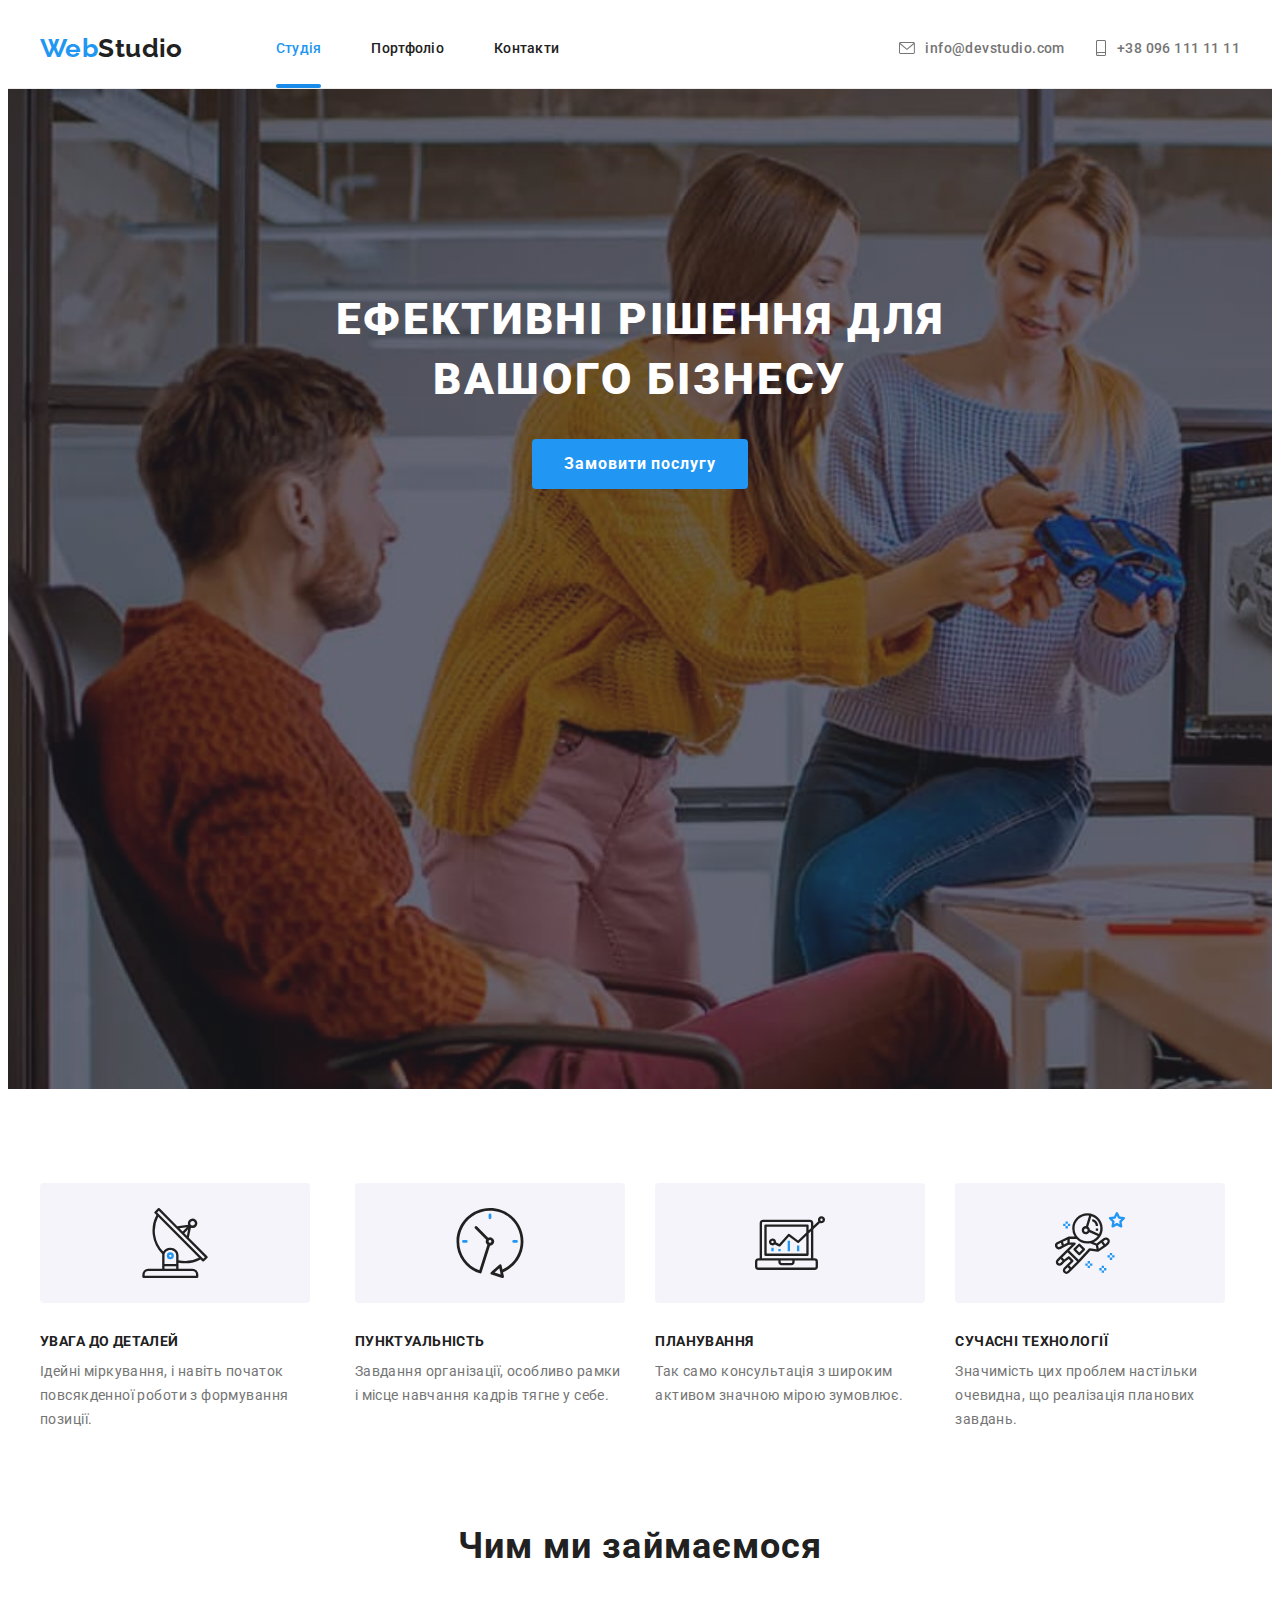
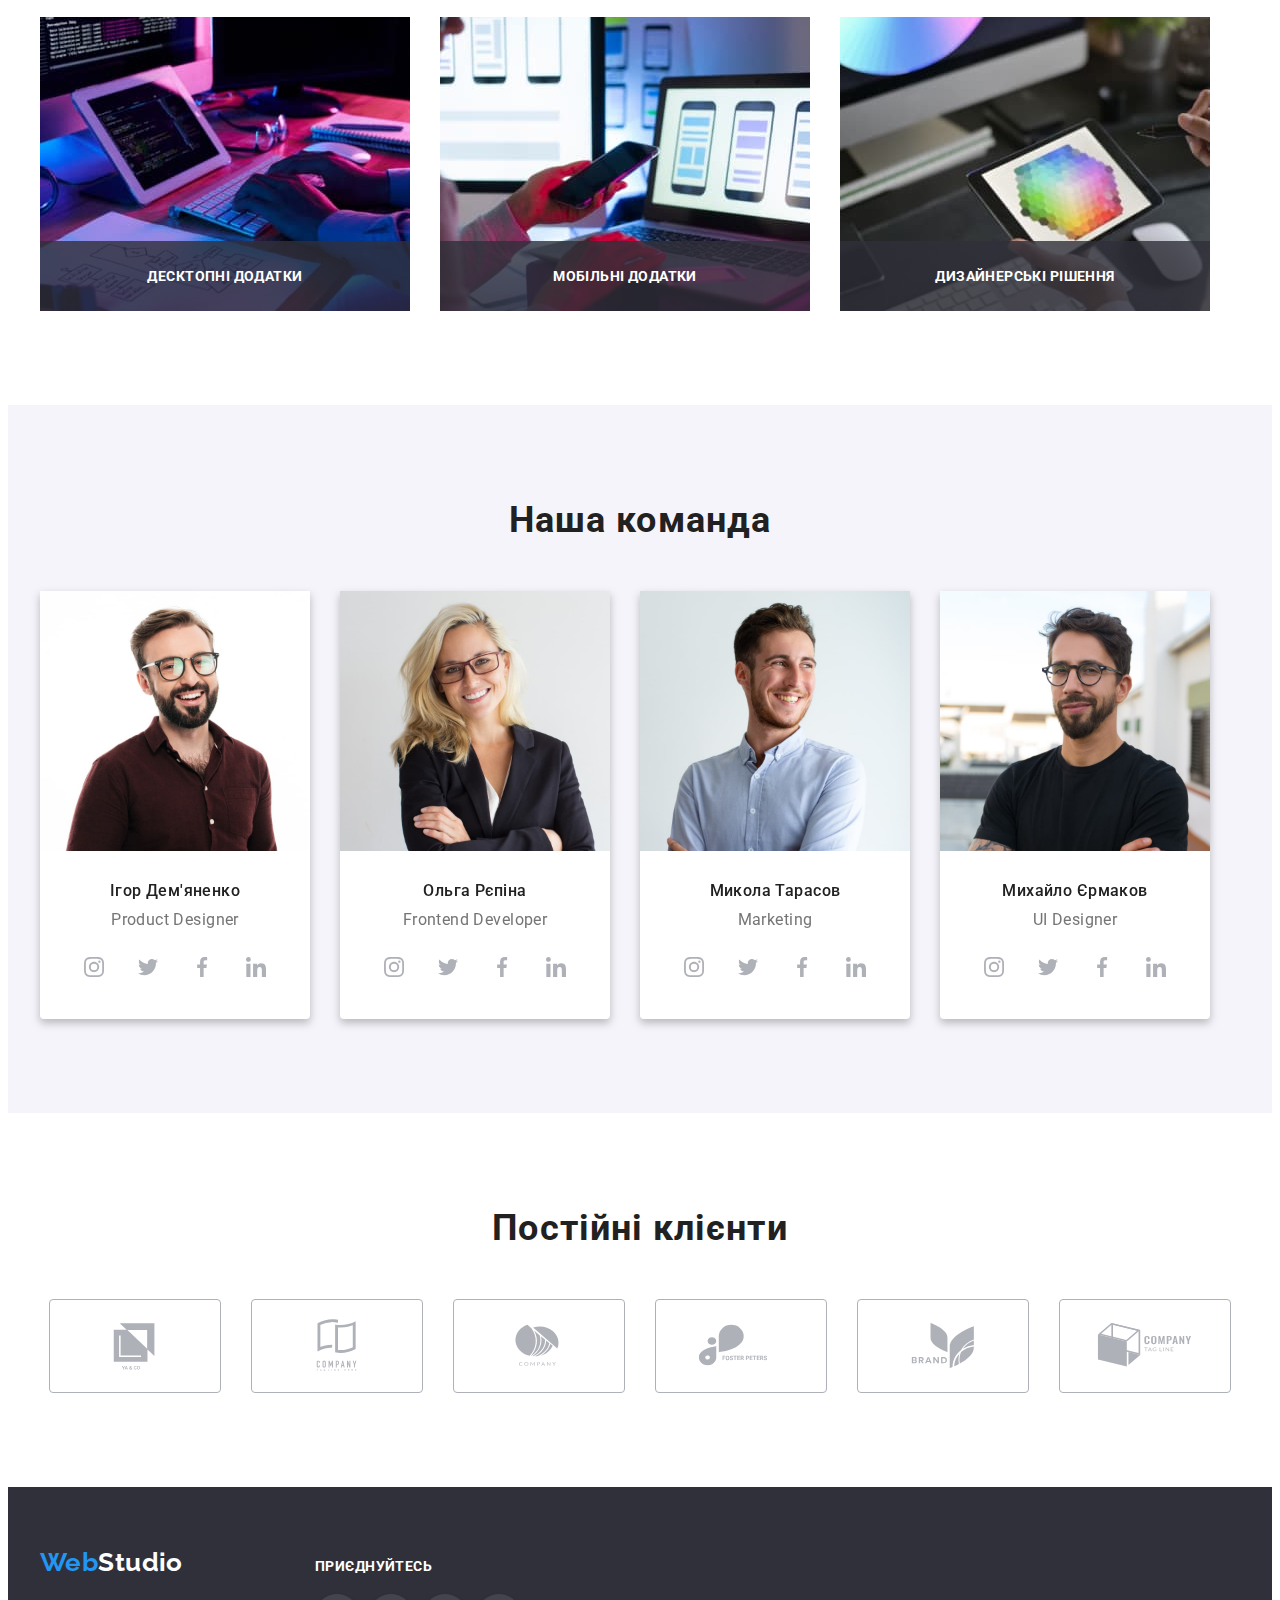
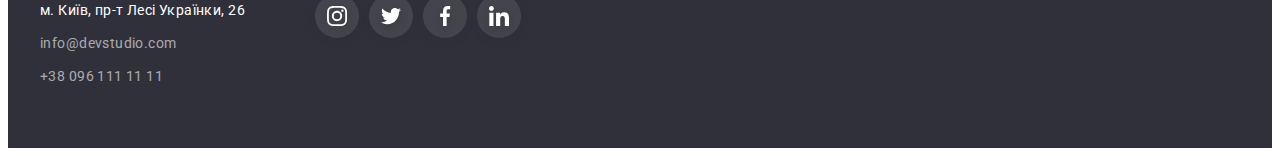
==== index.html @ 24f04f9a "Initial commit" ====
<!DOCTYPE html>
<html lang="uk">
  <head>
    <meta charset="UTF-8" />
    <meta http-equiv="X-UA-Compatible" content="IE=edge" />
    <meta name="viewport" content="width=device-width, initial-scale=1.0" />
    <title>Студія</title>
    <link rel="preconnect" href="https://fonts.googleapis.com" />
    <link rel="preconnect" href="https://fonts.gstatic.com" crossorigin />
    <link
      href="https://fonts.googleapis.com/css2?family=Raleway:wght@700&family=Roboto:wght@400;500;700;900&display=swap"
      rel="stylesheet"
    />
    <link
      rel="stylesheet"
      href="https://cdnjs.cloudflare.com/ajax/libs/modern-normalize/1.1.0/modern-normalize.min.css"
      integrity="sha512-wpPYUAdjBVSE4KJnH1VR1HeZfpl1ub8YT/NKx4PuQ5NmX2tKuGu6U/JRp5y+Y8XG2tV+wKQpNHVUX03MfMFn9Q=="
      crossorigin="anonymous"
      referrerpolicy="no-referrer"
    />
    <link rel="stylesheet" href="./css/styles.css" />
  </head>

  <body>
    <!-- Шапка сайту -->
    <header class="menu">
      <div class="main-nav container">
        <nav class="navi">
          <a class="logo link" href="./index.html">Web<span class="logo-text-header">Studio</span></a>

          <ul class="navi-items list">
            <li class="item">
              <a class="header-link current" href="./index.html">Студія</a>
            </li>
            <li class="item">
              <a class="header-link" href="./portfolio.html">Портфоліо</a>
            </li>
            <li class="item"><a class="header-link" href="#">Контакти</a></li>
          </ul>
        </nav>

        <ul class="navi-contacts list">
          <li class="item">
            <a class="navi-link" href="mailto:info@devstudio.com">
              <svg class="navi-icon" width="16" height="12">
                <use href="./images/sprite.svg#icon-envelope"></use>
              </svg>
              info@devstudio.com</a
            >
          </li>
          <li class="item">
            <a class="navi-link" href="tel:+380961111111">
              <svg class="navi-icon" width="12" height="16">
                <use href="./images/sprite.svg#icon-smartphone"></use></svg
              >+38 096 111 11 11</a
            >
          </li>
        </ul>
      </div>
    </header>

    <main>
      <!-- Герой -->
      <section class="hero overlay">
        <div class="container">
          <h1 class="hero-title capitalize">Ефективні рішення для вашого бізнесу</h1>
          <button class="btn-primary" type="button" data-modal-open>Замовити послугу</button>
        </div>
      </section>

      <!-- Особливості -->
      <section class="features section">
        <div class="container">
          <h2 class="visually-hidden">Наші особливості</h2>
          <ul class="features-list list">
            <li class="features-item">
              <div class="thumb">
                <svg class="features-icon" width="70" height="70">
                  <use href="./images/sprite.svg#icon-antenna"></use>
                </svg>
              </div>
              <h3 class="features-title capitalize">Увага до деталей</h3>
              <p class="features-desc">Ідейні міркування, і навіть початок повсякденної роботи з формування позиції.</p>
            </li>
            <li class="features-item">
              <div class="thumb">
                <svg class="features-icon" width="70" height="70">
                  <use href="./images/sprite.svg#icon-clock"></use>
                </svg>
              </div>
              <h3 class="features-title capitalize">Пунктуальність</h3>
              <p class="features-desc">Завдання організації, особливо рамки і місце навчання кадрів тягне у себе.</p>
            </li>
            <li class="features-item">
              <div class="thumb">
                <svg class="features-icon" width="70" height="70">
                  <use href="./images/sprite.svg#icon-diagram"></use>
                </svg>
              </div>
              <h3 class="features-title capitalize">Планування</h3>
              <p class="features-desc">Так само консультація з широким активом значною мірою зумовлює.</p>
            </li>
            <li class="features-item">
              <div class="thumb">
                <svg class="features-icon" width="70" height="70">
                  <use href="./images/sprite.svg#icon-astronaut"></use>
                </svg>
              </div>
              <h3 class="features-title capitalize">Сучасні технології</h3>
              <p class="features-desc">Значимість цих проблем настільки очевидна, що реалізація планових завдань.</p>
            </li>
          </ul>
        </div>
      </section>

      <!-- Чим ми займаємося -->
      <section class="activities section">
        <div class="container">
          <h2 class="section-title">Чим ми займаємося</h2>
          <ul class="activities-list list">
            <li class="activities-item">
              <img class="activities-img" src="./images/box1.jpg" alt="Верстка макету" width="370" height="294" />
              <p class="activities-desc capitalize">Десктопні додатки</p>
            </li>
            <li class="activities-item">
              <img
                class="activities-img"
                src="./images/box2.jpg"
                alt="Адаптація для гаджетів"
                width="370"
                height="294"
              />
              <p class="activities-desc capitalize">Мобільні додатки</p>
            </li>
            <li class="activities-item">
              <img class="activities-img" src="./images/box3.jpg" alt="Стилізація сайту" width="370" height="294" />
              <p class="activities-desc capitalize">Дизайнерські рішення</p>
            </li>
          </ul>
        </div>
      </section>

      <!-- Наша команда -->
      <section class="team section">
        <div class="container">
          <h2 class="section-title">Наша команда</h2>
          <ul class="team-list list">
            <li class="team-item">
              <img class="team-img" src="./images/member1.jpg" width="270" height="260" alt="Ігор Дем'яненко" />
              <div class="team-desc">
                <h3 class="team-name">Ігор Дем'яненко</h3>
                <p class="team-role">Product Designer</p>
                <ul class="team-social-links list">
                  <li class="thumb">
                    <a class="team-link" href="#">
                      <svg class="team-icon" width="20" height="20">
                        <use href="./images/sprite.svg#icon-instagram"></use>
                      </svg>
                    </a>
                  </li>
                  <li class="thumb">
                    <a class="team-link" href="#">
                      <svg class="team-icon" width="20" height="20">
                        <use href="./images/sprite.svg#icon-twitter"></use>
                      </svg>
                    </a>
                  </li>
                  <li class="thumb">
                    <a class="team-link" href="#">
                      <svg class="team-icon" width="20" height="20">
                        <use href="./images/sprite.svg#icon-facebook"></use>
                      </svg>
                    </a>
                  </li>
                  <li class="thumb">
                    <a class="team-link" href="#">
                      <svg class="team-icon" width="20" height="20">
                        <use href="./images/sprite.svg#icon-linkedin"></use>
                      </svg>
                    </a>
                  </li>
                </ul>
              </div>
            </li>

            <li class="team-item">
              <img class="team-img" src="./images/member2.jpg" width="270" height="260" alt="Ольга Рєпіна" />
              <div class="team-desc">
                <h3 class="team-name">Ольга Рєпіна</h3>
                <p class="team-role">Frontend Developer</p>
                <ul class="team-social-links list">
                  <li class="thumb">
                    <a class="team-link" href="#">
                      <svg class="team-icon" width="20" height="20">
                        <use href="./images/sprite.svg#icon-instagram"></use>
                      </svg>
                    </a>
                  </li>
                  <li class="thumb">
                    <a class="team-link" href="#">
                      <svg class="team-icon" width="20" height="20">
                        <use href="./images/sprite.svg#icon-twitter"></use>
                      </svg>
                    </a>
                  </li>
                  <li class="thumb">
                    <a class="team-link" href="#">
                      <svg class="team-icon" width="20" height="20">
                        <use href="./images/sprite.svg#icon-facebook"></use>
                      </svg>
                    </a>
                  </li>
                  <li class="thumb">
                    <a class="team-link" href="#">
                      <svg class="team-icon" width="20" height="20">
                        <use href="./images/sprite.svg#icon-linkedin"></use>
                      </svg>
                    </a>
                  </li>
                </ul>
              </div>
            </li>

            <li class="team-item">
              <img class="team-img" src="./images/member3.jpg" width="270" height="260" alt="Микола Тарасов" />
              <div class="team-desc">
                <h3 class="team-name">Микола Тарасов</h3>
                <p class="team-role">Marketing</p>
                <ul class="team-social-links list">
                  <li class="thumb">
                    <a class="team-link" href="#">
                      <svg class="team-icon" width="20" height="20">
                        <use href="./images/sprite.svg#icon-instagram"></use>
                      </svg>
                    </a>
                  </li>
                  <li class="thumb">
                    <a class="team-link" href="#">
                      <svg class="team-icon" width="20" height="20">
                        <use href="./images/sprite.svg#icon-twitter"></use>
                      </svg>
                    </a>
                  </li>
                  <li class="thumb">
                    <a class="team-link" href="#">
                      <svg class="team-icon" width="20" height="20">
                        <use href="./images/sprite.svg#icon-facebook"></use>
                      </svg>
                    </a>
                  </li>
                  <li class="thumb">
                    <a class="team-link" href="#">
                      <svg class="team-icon" width="20" height="20">
                        <use href="./images/sprite.svg#icon-linkedin"></use>
                      </svg>
                    </a>
                  </li>
                </ul>
              </div>
            </li>

            <li class="team-item">
              <img class="team-img" src="./images/member4.jpg" width="270" height="260" alt="Михайло Єрмаков" />
              <div class="team-desc">
                <h3 class="team-name">Михайло Єрмаков</h3>
                <p class="team-role">UI Designer</p>
                <ul class="team-social-links list">
                  <li class="thumb">
                    <a class="team-link" href="#">
                      <svg class="team-icon" width="20" height="20">
                        <use href="./images/sprite.svg#icon-instagram"></use>
                      </svg>
                    </a>
                  </li>
                  <li class="thumb">
                    <a class="team-link" href="#">
                      <svg class="team-icon" width="20" height="20">
                        <use href="./images/sprite.svg#icon-twitter"></use>
                      </svg>
                    </a>
                  </li>
                  <li class="thumb">
                    <a class="team-link" href="#">
                      <svg class="team-icon" width="20" height="20">
                        <use href="./images/sprite.svg#icon-facebook"></use>
                      </svg>
                    </a>
                  </li>
                  <li class="thumb">
                    <a class="team-link" href="#">
                      <svg class="team-icon" width="20" height="20">
                        <use href="./images/sprite.svg#icon-linkedin"></use>
                      </svg>
                    </a>
                  </li>
                </ul>
              </div>
            </li>
          </ul>
        </div>
      </section>

      <section class="clients section">
        <div class="container">
          <h2 class="section-title">Постійні клієнти</h2>

          <ul class="clients-list list">
            <li class="clients-item">
              <a class="clients-link" href="#">
                <svg class="client-icon" width="106" height="60">
                  <use href="./images/sprite.svg#icon-clientfirst"></use>
                </svg>
              </a>
            </li>

            <li class="clients-item">
              <a class="clients-link" href="#">
                <svg class="client-icon" width="106" height="60">
                  <use href="./images/sprite.svg#icon-clientsecond"></use>
                </svg>
              </a>
            </li>

            <li class="clients-item">
              <a class="clients-link" href="#">
                <svg class="client-icon" width="106" height="60">
                  <use href="./images/sprite.svg#icon-clientthird"></use>
                </svg>
              </a>
            </li>

            <li class="clients-item">
              <a class="clients-link" href="#">
                <svg class="client-icon" width="106" height="60">
                  <use href="./images/sprite.svg#icon-clientfourth"></use>
                </svg>
              </a>
            </li>

            <li class="clients-item">
              <a class="clients-link" href="#">
                <svg class="client-icon" width="106" height="60">
                  <use href="./images/sprite.svg#icon-clientfifth"></use>
                </svg>
              </a>
            </li>

            <li class="clients-item">
              <a class="clients-link" href="#">
                <svg class="client-icon" width="106" height="60">
                  <use href="./images/sprite.svg#icon-clientsixth"></use>
                </svg>
              </a>
            </li>
          </ul>
        </div>
      </section>
    </main>

    <!-- Підвал -->
    <footer class="footer">
      <div class="container">
        <div class="footer-info">
          <a class="logo" href="./index.html">Web<span class="logo-text-footer">Studio</span></a>
          <address class="footer-contacts">
            <ul class="address-list list">
              <li class="address-item">
                <a
                  class="address-link"
                  href="https://goo.gl/maps/n3ZvedRcKPrbeR4S9"
                  target="_blank"
                  rel="noreferrer noopener nofollow"
                  >м. Київ, пр-т Лесі Українки, 26</a
                >
              </li>
              <li class="address-item">
                <a class="footer-link" href="mailto:info@devstudio.com">info@devstudio.com</a>
              </li>
              <li class="address-item">
                <a class="footer-link" href="tel:+380961111111">+38 096 111 11 11</a>
              </li>
            </ul>
          </address>
        </div>

        <div class="join-us">
          <p class="join-us-title capitalize">Приєднуйтесь</p>
          <ul class="join-us-links list">
            <li class="thumb">
              <a class="social-link-footer" href="#">
                <svg class="footer-icon" width="20" height="20">
                  <use href="./images/sprite.svg#icon-instagram"></use>
                </svg>
              </a>
            </li>
            <li class="thumb">
              <a class="social-link-footer" href="#">
                <svg class="footer-icon" width="20" height="20">
                  <use href="./images/sprite.svg#icon-twitter"></use>
                </svg>
              </a>
            </li>
            <li class="thumb">
              <a class="social-link-footer" href="#">
                <svg class="footer-icon" width="20" height="20">
                  <use href="./images/sprite.svg#icon-facebook"></use>
                </svg>
              </a>
            </li>
            <li class="thumb">
              <a class="social-link-footer" href="#">
                <svg class="footer-icon" width="20" height="20">
                  <use href="./images/sprite.svg#icon-linkedin"></use>
                </svg>
              </a>
            </li>
          </ul>
        </div>
      </div>
    </footer>

    <div class="backdrop is-hidden" data-modal>
      <div class="modal">
        <button class="modal-close-btn" type="button" data-modal-close>
          <svg class="modal-close-icon" width="18" height="18">
            <use href="./images/sprite.svg#icon-close-modal-btn"></use>
          </svg>
        </button>
      </div>
    </div>

    <script src="./js/modal.js"></script>
  </body>
</html>
---- css/styles.css ----
/* 2196F3 blue logo color */
/* 000000 black logo color */
/* FFFFFF white main bgd color */
/* 212121 main font color */
/* 757575 tel color */
/* 757575 p color */

:root {
  --main-font-color: #212121;
  --main-bgd-color: #ffffff;
  --paragraph-color: #757575;
  --primary-logo-color: #2196f3;
  --contacts-color: rgba(255, 255, 255, 0.6);
  --btn-secondary-color: #f5f4fa;
  --btn-active-color: #188ce8;
  --card-border-color: #eeeeee;
  --footer-bgd-color: #2f303a;
  --border-color: #ececec;
  --team-icon-color: #afb1b8;
  --social-links-footer-color: rgba(255, 255, 255, 0.1);
  --activities-bgd-color: rgba(47, 48, 58, 0.8);
  --backdrop-bgd-color: rgba(0, 0, 0, 0.1);
  --card-overlay-bgd-color: rgba(33, 150, 243, 0.9);

  --time-function: 250ms cubic-bezier(0.4, 0, 0.2, 1);
}

body {
  background-color: var(--main-bgd-color);
  color: var(--main-font-color);
  font-family: 'Roboto', sans-serif;
  font-size: 14px;
  letter-spacing: 0.03em;
}

h1,
h2,
h3,
h4,
h5,
h6,
p {
  margin: 0;
}

img {
  display: block;
  max-width: 100%;
  height: auto;
}

.visually-hidden {
  position: absolute;
  width: 1px;
  height: 1px;
  margin: -1px;
  border: 0;
  padding: 0;
  white-space: nowrap;
  clip-path: inset(100%);
  clip: rect(0 0 0 0);
  overflow: hidden;
}

.list {
  margin: 0;
  padding-left: 0;
  list-style: none;
}

.section {
  padding-top: 94px;
  padding-bottom: 94px;
}

.container {
  width: 1200px;
  margin: 0 auto;
  padding: 0 15px;
}

.capitalize {
  text-transform: uppercase;
}

/* Стилі шапки */
.menu {
  border-bottom: 1px solid var(--border-color);
}

.main-nav > .navi {
  display: flex;
  align-items: center;
}

.navi > .navi-items {
  display: flex;
}

.main-nav > .navi-contacts {
  display: flex;
  margin-left: auto;
}

.item > .navi-link {
  display: block;
  padding-top: 32px;
  padding-bottom: 32px;
}

.main-nav {
  display: flex;
  align-items: center;
}

.navi-items > .item:not(:last-child) {
  margin-right: 50px;
}

.navi-contacts > .item:not(:last-child) {
  margin-right: 30px;
}

.logo {
  color: var(--primary-logo-color);
  font-family: 'Raleway', sans-serif;
  font-weight: 700;
  font-size: 26px;
  line-height: calc(31 / 26);
  text-decoration: none;
}

.navi > .logo {
  display: block;
  margin-right: 93px;
}

.logo-text-header {
  color: var(--main-font-color);
}

.navi-items > .item {
  position: relative;
}

.item > .header-link {
  display: block;
  padding-top: 32px;
  padding-bottom: 32px;

  font-weight: 500;
  line-height: calc(16 / 14);
  letter-spacing: 0.02em;
  text-decoration: none;

  transition: color var(--time-function);
}

.item > .header-link:link,
.item > .header-link:visited {
  color: var(--main-font-color);
}

.item > .header-link:hover,
.item > .header-link:focus {
  color: var(--primary-logo-color);
}

.item > .header-link.current {
  color: var(--primary-logo-color);
}

.item > .header-link.current::after {
  position: absolute;
  display: block;
  left: 0;
  bottom: 0;

  content: '';
  width: 100%;
  height: 4px;

  background-color: var(--btn-active-color);
  border-radius: 2px;
}

.item > .navi-link {
  display: flex;
  align-items: center;
  color: var(--paragraph-color);
  font-weight: 500;
  text-decoration: none;

  transition: color var(--time-function);
}

.item > .navi-link:hover,
.item > .navi-link:focus {
  color: var(--primary-logo-color);
}

.navi-link > .navi-icon {
  margin-right: 10px;
}

.navi-link > .navi-icon {
  fill: currentColor;

  transition: color var(--time-function);
}

.navi-link > .navi-icon:hover {
  fill: var(--primary-logo-color);
}

/* Стилі героя */
.hero {
  padding: 200px 0;

  background-color: var(--footer-bgd-color);
  text-align: center;
}

.overlay {
  max-width: 1600px;
  height: 600px;
  margin: 0 auto;
  background-image: linear-gradient(to right, rgba(47, 48, 58, 0.4), rgba(47, 48, 58, 0.4)), url(../images/hero.jpg);
  background-repeat: no-repeat;
  background-size: cover;
}

.hero-title {
  display: inline-block;

  width: 696px;
  margin-bottom: 30px;
  color: var(--main-bgd-color);
  font-weight: 900;
  font-size: 44px;
  line-height: calc(60 / 44);
  letter-spacing: 0.06em;
}

/* Button-primary */
.btn-primary {
  display: block;
  margin: 0 auto;
  padding: 10px 32px;

  font-family: inherit;
  color: var(--main-bgd-color);
  background-color: var(--primary-logo-color);
  font-weight: 700;
  font-size: 16px;
  line-height: calc(30 / 16);
  letter-spacing: 0.06em;
  border-radius: 4px;
  border: none;
  cursor: pointer;
}

.btn-primary:active {
  background-color: var(--btn-active-color);
}

/* Стилі заголовків секцій */
.section-title {
  margin-bottom: 50px;

  font-size: 36px;
  line-height: calc(42 / 36);
  text-align: center;
  letter-spacing: 0.03em;
}

/* Стилі особливостей */
.features-list {
  display: flex;
}

.features-list > .features-item:not(:last-child) {
  margin-right: 30px;
}

.features-title {
  margin-bottom: 10px;

  font-size: 14px;
  line-height: calc(16 / 14);
}

.features-desc {
  color: var(--paragraph-color);
  line-height: calc(24 / 14);
}

.features-item > .thumb {
  display: flex;
  width: 270px;
  height: 120px;
  margin-bottom: 30px;
  align-items: center;
  justify-content: center;

  background-color: var(--btn-secondary-color);
  border-radius: 4px;
}

/* Чим ми займаємося */
.activities {
  padding-top: 0;
}

.activities-list {
  display: flex;
}

.activities-list > .activities-item:not(:last-child) {
  margin-right: 30px;
}

.activities-item {
  position: relative;
}

.activities-desc {
  position: absolute;
  content: '';
  display: flex;
  justify-content: center;
  align-items: center;

  left: 0;
  bottom: 0;

  width: 100%;
  height: 70px;

  font-weight: 700;
  line-height: calc(16 / 14);
  background-color: var(--activities-bgd-color);
  color: var(--main-bgd-color);
}

/* Стилі нашої команди */
.team {
  background-color: var(--btn-secondary-color);
}

.team-list {
  display: flex;
}

.team-list > .team-item {
  background-color: var(--main-bgd-color);
  filter: drop-shadow(0px 4px 4px rgba(0, 0, 0, 0.25));
  border-radius: 0px 0px 4px 4px;
}

.team-list > .team-item:not(:last-child) {
  margin-right: 30px;
}

.team-desc {
  padding: 30px 0;
}

.team-name {
  margin-bottom: 10px;

  font-weight: 500;
  font-size: 16px;
  line-height: calc(19 / 16);
  text-align: center;
}

.team-role {
  margin-bottom: 16px;
  color: var(--paragraph-color);
  font-size: 16px;
  line-height: calc(19 / 16);
  text-align: center;
}

.team-social-links {
  display: flex;
  justify-content: center;
}

.thumb > .team-link {
  display: flex;
  justify-content: center;
  align-items: center;
  width: 44px;
  height: 44px;

  color: var(--team-icon-color);
  border-radius: 50%;

  transition: color var(--time-function), background-color var(--time-function);
}

.thumb > .team-link:hover,
.thumb > .team-link:focus {
  background-color: var(--primary-logo-color);
  color: var(--main-bgd-color);
}

.team-social-links > .thumb:not(:last-child) {
  margin-right: 10px;
}

.team-icon {
  fill: currentColor;
}

/* Постійні клієнти */
.clients-list {
  display: flex;
  justify-content: center;
  align-items: center;
}

.clients-item > .clients-link {
  display: flex;
  align-items: center;
  justify-content: center;

  width: 170px;
  height: 92px;

  color: var(--team-icon-color);
  border-radius: 4px;
  border: 1px solid var(--team-icon-color);

  transition: color var(--time-function);
}

.clients-item > .clients-link:hover,
.clients-item > .clients-link:focus {
  border-color: var(--primary-logo-color);
  color: var(--primary-logo-color);
}

.clients-item:not(:last-child) {
  margin-right: 30px;
}

.client-icon {
  fill: currentColor;
}

/* Стилі підвалу */
.footer > .container {
  display: flex;
  align-items: baseline;
}

.footer-info {
  margin-right: 70px;
}

.footer {
  padding: 60px 0;

  background-color: var(--footer-bgd-color);
}

.footer .logo {
  display: inline-block;
  margin-bottom: 20px;
}

.logo-text-footer {
  color: var(--main-bgd-color);
}

.address-list > .address-item:not(:last-child) {
  margin-bottom: 9px;
}

.address-item > .address-link {
  color: var(--main-bgd-color);
  font-style: normal;
  font-weight: 400;
  line-height: calc(24 / 14);
  text-decoration: none;

  transition: color var(--time-function);
}

.address-item > .address-link:hover,
.address-item > .address-link:focus {
  color: var(--primary-logo-color);
}

.address-item > .footer-link {
  color: var(--contacts-color);
  font-style: normal;
  font-weight: 400;
  line-height: calc(24 / 14);
  text-decoration: none;

  transition: color var(--time-function);
}

.address-item > .footer-link:hover,
.address-item > .footer-link:focus {
  color: var(--primary-logo-color);
}

.join-us-title {
  margin-bottom: 20px;
  color: var(--main-bgd-color);
  font-weight: 700;
  line-height: calc(16 / 14);
}

.join-us-links {
  display: flex;
  justify-content: center;
}

.thumb > .social-link-footer {
  display: flex;
  justify-content: center;
  align-items: center;
  width: 44px;
  height: 44px;
  background-color: var(--social-links-footer-color);
  border-radius: 50%;
  filter: drop-shadow(0px 4px 4px rgba(0, 0, 0, 0.25));

  transition: background-color var(--time-function);
}

.thumb > .social-link-footer:hover,
.thumb > .social-link-footer:focus {
  background-color: var(--primary-logo-color);
}

.join-us-links > .thumb:not(:last-child) {
  margin-right: 10px;
}

.footer-icon {
  fill: var(--main-bgd-color);
}

/* ---------Портфоліо---------- */
/* btn-secondary */
.filter-items {
  display: flex;
  justify-content: center;
  margin-bottom: 50px;
}

.filter-items > .item:not(:last-child) {
  margin-right: 8px;
}

.btn-secondary {
  padding: 6px 22px;

  font-family: inherit;
  color: var(--main-font-color);
  background-color: var(--btn-secondary-color);
  font-weight: 500;
  font-size: 16px;
  line-height: calc(26 / 16);
  letter-spacing: 0.03em;
  border-radius: 4px;
  border: none;
  cursor: pointer;

  transition: color var(--time-function), background-color var(--time-function), box-shadow var(--time-function);
}

.btn-secondary:hover,
.btn-secondary:focus {
  color: var(--main-bgd-color);
  background-color: var(--primary-logo-color);
  box-shadow: 0px 3px 1px rgba(0, 0, 0, 0.1), 0px 1px 2px rgba(0, 0, 0, 0.08), 0px 2px 2px rgba(0, 0, 0, 0.12);
}

.cards {
  display: flex;
  flex-wrap: wrap;
}

.card {
  margin-right: 30px;
  margin-bottom: 30px;
}

.card-link {
  display: block;
  text-decoration: none;

  transition: transform var(--time-function), opacity var(--time-function);
}

.card-thumb {
  position: relative;
  overflow: hidden;
}

.card-link:link,
.card-link:visited {
  color: var(--main-font-color);
}

.card-link:hover,
.card-link:focus {
  box-shadow: 0px 4px 4px 0px rgba(0, 0, 0, 0.25);
}

.card-link:hover .card-overlay,
.card-link:focus .card-overlay {
  opacity: 1;
  transform: translateY(0);
}

.card-overlay {
  position: absolute;

  top: 0;
  left: 0;
  width: 370px;
  height: 294px;

  background-color: var(--card-overlay-bgd-color);

  opacity: 0;
  transform: translateY(100%);
  transition: transform var(--time-function);
}

.card-overlay-desc {
  position: absolute;
  top: 50%;
  left: 50%;
  transform: translate(-50%, -50%);
  width: 322px;

  font-size: 18px;
  line-height: calc(28 / 18);

  color: var(--main-bgd-color);
}

.cards > .card:nth-child(3n) {
  margin-right: 0;
}

.cards > .card:nth-last-child(-n + 3) {
  margin-bottom: 0;
}

.card-desc {
  padding: 20px 24px;
  border: solid 1px var(--card-border-color);
}

/* Стилі заголовків портфоліо */
.card-title {
  margin-bottom: 4px;
  font-size: 18px;
  line-height: calc(36 / 18);
  letter-spacing: 0.06em;
}

.card-type {
  color: var(--paragraph-color);
  font-size: 16px;
  line-height: calc(30 / 16);
}

.backdrop {
  position: fixed;
  top: 0;
  left: 0;

  width: 100%;
  height: 100%;

  background-color: var(--backdrop-bgd-color);
  transform: scale(1);
  visibility: visible;
  opacity: 1;
  transition: scale var(--time-function), visibility var(--time-function), opacity var(--time-function);
}

.backdrop.is-hidden {
  visibility: hidden;
  opacity: 0;
  pointer-events: none;
}

.modal {
  position: absolute;
  top: 50%;
  left: 50%;
  transform: translate(-50%, -50%);

  min-width: 528px;
  min-height: 581px;
  border-radius: 4px;

  background-color: var(--main-bgd-color);
}

.modal-close-btn {
  position: absolute;
  top: 8px;
  right: 8px;

  display: flex;
  justify-content: center;
  align-items: center;

  width: 30px;
  height: 30px;
  border: 1px solid var(--backdrop-bgd-color);
  border-radius: 50%;

  background-color: var(--main-bgd-color);
  cursor: pointer;
  transition: background-color var(--time-function);
}

.modal-close-btn:active {
  background-color: rgba(0, 0, 0, 0.2);
}

.modal-close-icon {
  fill: #000;
}
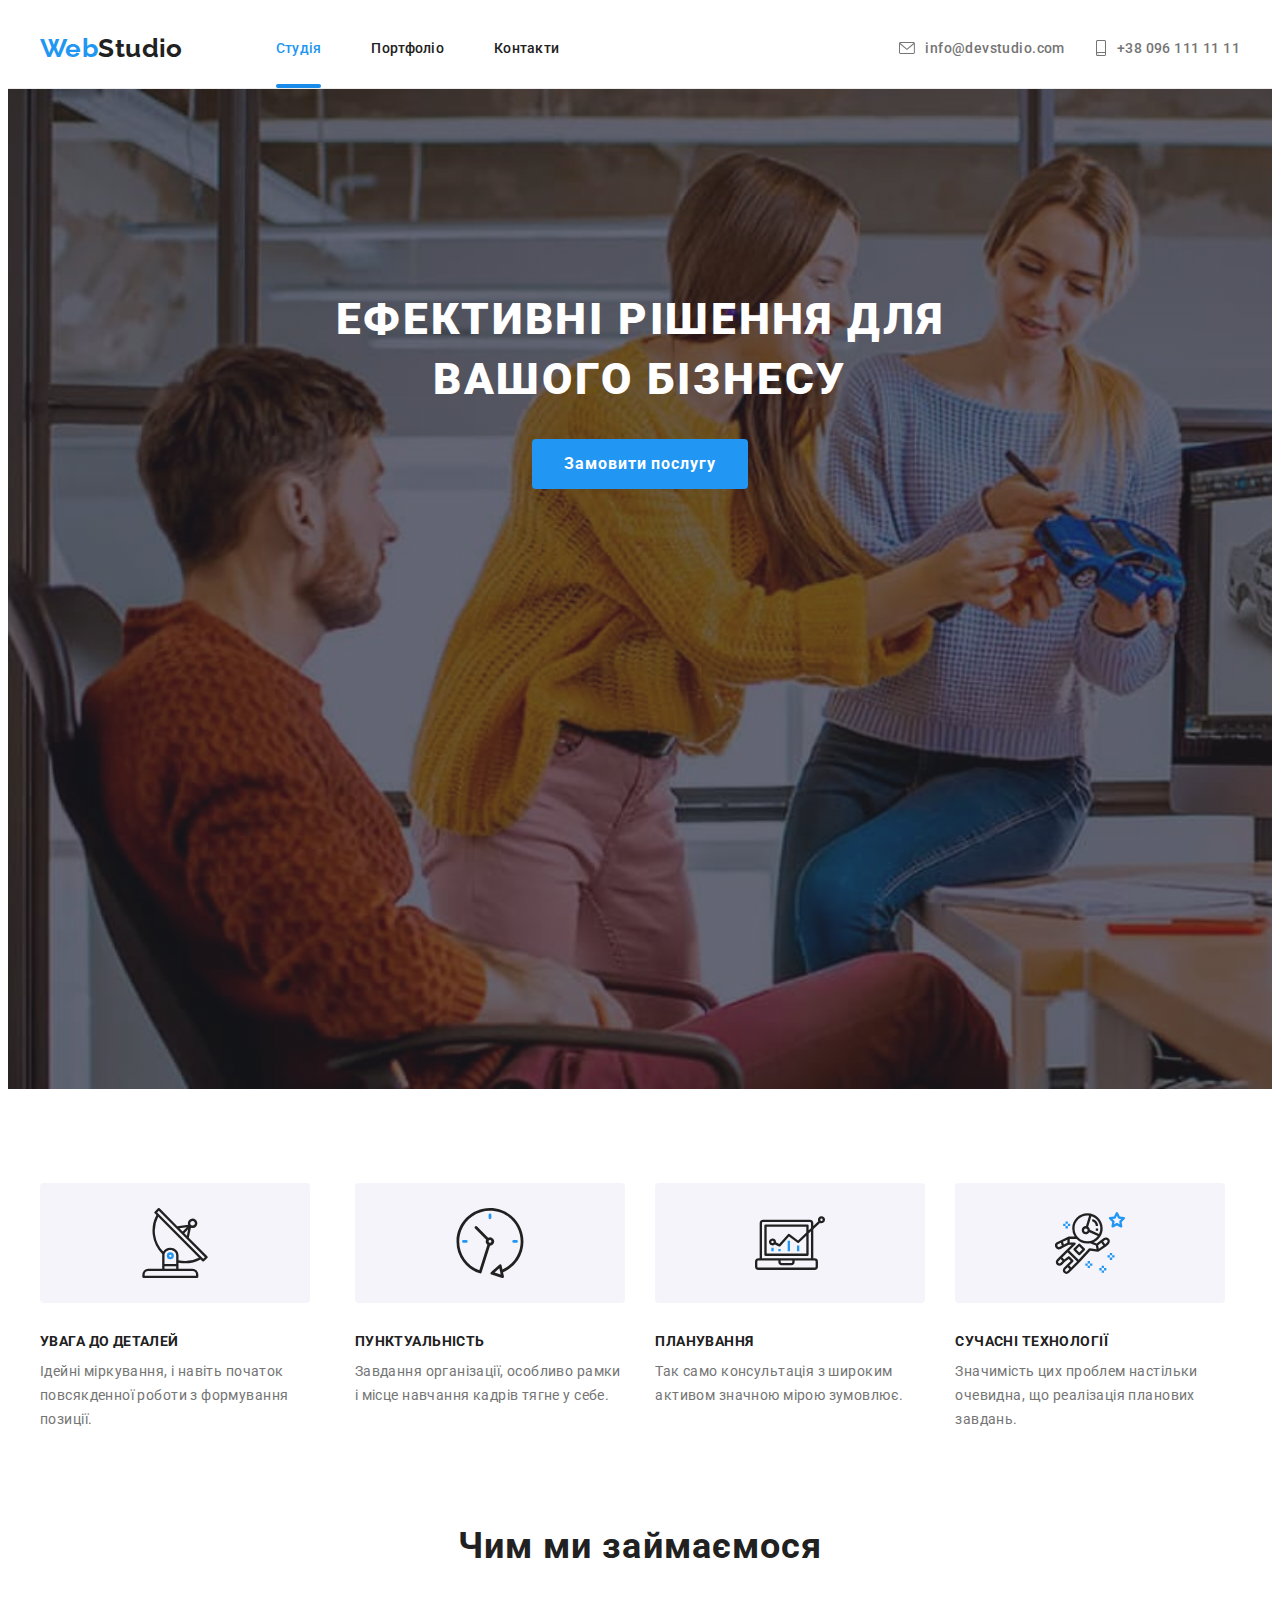
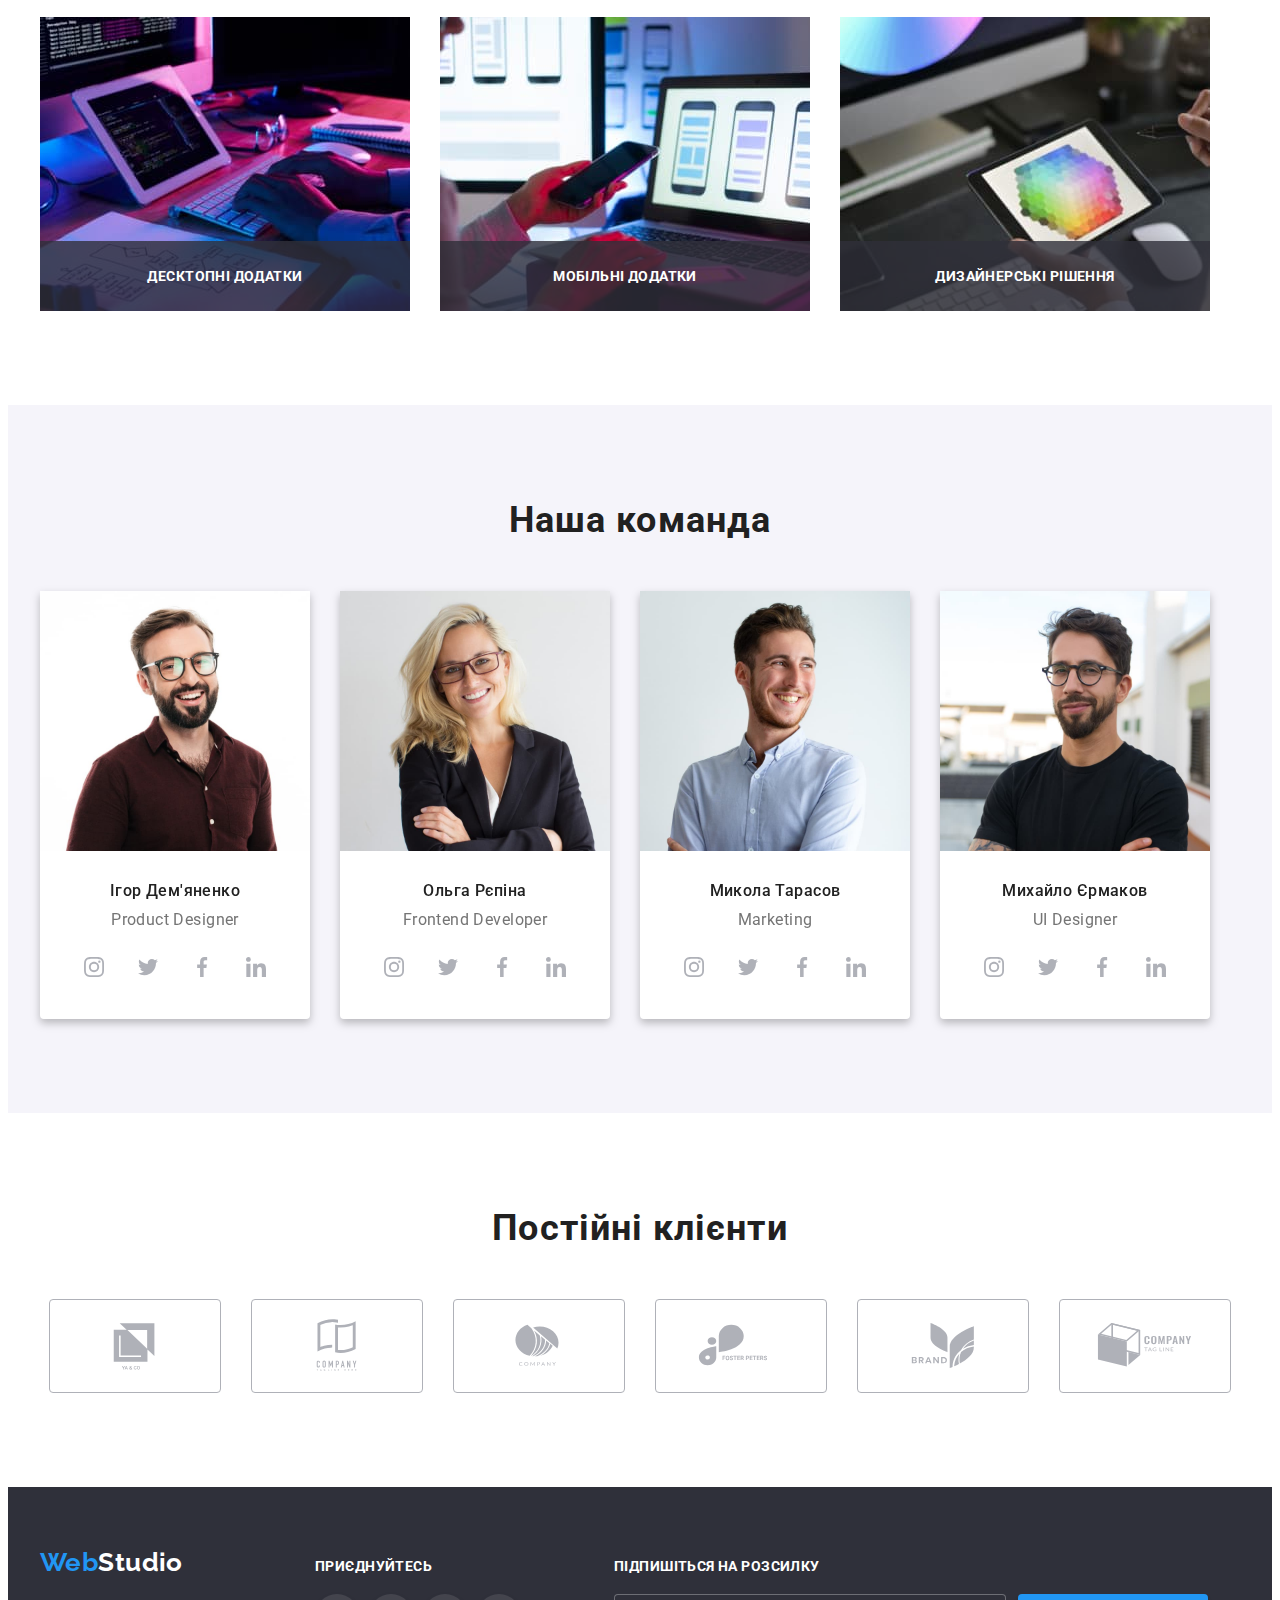
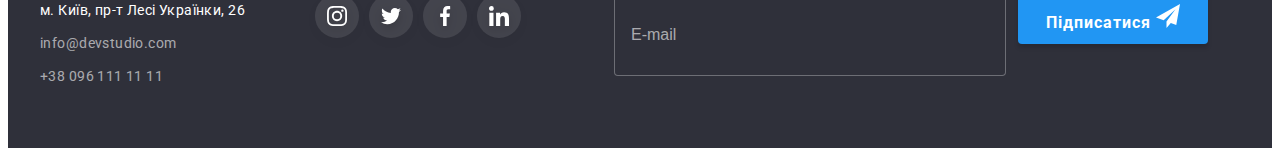
==== commit 8e7babee: "Add subscribe form" ====
--- a/index.html
+++ b/index.html
@@ -416,6 +416,19 @@
             </li>
           </ul>
         </div>
+
+        <div class="subscribe">
+          <p class="subscribe-title capitalize">Підпишіться на розсилку</p>
+          <form class="subscribe-form">
+            <input class="subscribe-input" type="text" placeholder="E-mail" />
+            <button class="btn-primary" type="submit">
+              Підписатися
+              <svg class="send-icon" width="24" height="24">
+                <use href="./images/sprite.svg#icon-send"></use>
+              </svg>
+            </button>
+          </form>
+        </div>
       </div>
     </footer>
 
@@ -426,6 +439,58 @@
             <use href="./images/sprite.svg#icon-close-modal-btn"></use>
           </svg>
         </button>
+
+        <form class="feedback-form">
+          <p class="feedback-slogan">Залиште свої дані, ми вам передзвонимо</p>
+
+          <div class="form-field">
+            <input type="text" class="form-input" name="name" id="name" />
+            <label for="name" class="form-label"> Ім'я </label>
+
+            <svg class="feedback-form-icon" width="18" height="18">
+              <use href="./images/sprite.svg#icon-person"></use>
+            </svg>
+          </div>
+
+          <div class="form-field">
+            <input type="text" class="form-input" name="name" id="name" />
+            <label for="name" class="form-label"> Телефон </label>
+
+            <svg class="feedback-form-icon" width="18" height="18">
+              <use href="./images/sprite.svg#icon-phone"></use>
+            </svg>
+          </div>
+
+          <div class="form-field">
+            <input type="text" class="form-input" name="name" id="name" />
+            <label for="name" class="form-label"> Пошта </label>
+
+            <svg class="feedback-form-icon" width="18" height="18">
+              <use href="./images/sprite.svg#icon-email"></use>
+            </svg>
+          </div>
+
+          <div class="form-field">
+            <label for="comment" class="form-label">Коментарій</label>
+            <textarea class="comment-input" name="comment" id="comment" rows="5" placeholder="Введіть текст"></textarea>
+          </div>
+
+          <div class="checkbox">
+            <input class="submit-checkbox" type="checkbox" name="checkbox" id="checkbox" />
+            <label class="checkbox-label unselectable" for="checkbox"
+              >Погоджуюся з розсилкою та приймаю <a class="checkbox-link" href="#">Умови договору</a></label
+            >
+
+            <svg class="checkbox-icon" width="16" height="15">
+              <use href="./images/sprite.svg#icon-checkbox"></use>
+            </svg>
+            <svg class="checkmark-icon" width="11" height="8">
+              <use href="./images/sprite.svg#icon-check-mark"></use>
+            </svg>
+          </div>
+
+          <button class="btn-primary" type="submit">Відправити</button>
+        </form>
       </div>
     </div>
 
--- a/css/styles.css
+++ b/css/styles.css
@@ -21,6 +21,9 @@
   --activities-bgd-color: rgba(47, 48, 58, 0.8);
   --backdrop-bgd-color: rgba(0, 0, 0, 0.1);
   --card-overlay-bgd-color: rgba(33, 150, 243, 0.9);
+  --input-border-color: rgba(33, 33, 33, 0.2);
+  --placeholder-color: rgba(117, 117, 117, 0.5);
+  --footer-input-border-color: rgba(255, 255, 255, 0.3);
 
   --time-function: 250ms cubic-bezier(0.4, 0, 0.2, 1);
 }
@@ -47,6 +50,10 @@
   display: block;
   max-width: 100%;
   height: auto;
+}
+
+textarea {
+  resize: none;
 }
 
 .visually-hidden {
@@ -510,6 +517,10 @@
   color: var(--primary-logo-color);
 }
 
+.join-us {
+  margin-right: 93px;
+}
+
 .join-us-title {
   margin-bottom: 20px;
   color: var(--main-bgd-color);
@@ -546,6 +557,50 @@
 
 .footer-icon {
   fill: var(--main-bgd-color);
+}
+
+.subscribe-form {
+  display: flex;
+}
+
+.subscribe-form button {
+  padding: 10px 28px;
+  height: 50px;
+
+  box-shadow: 0px 4px 4px rgba(0, 0, 0, 0.15);
+}
+
+.subscribe-form input {
+  width: 358px;
+  height: 50px;
+  margin-right: 12px;
+}
+
+.subscribe-input {
+padding: 15px 16px;
+
+font-size: 16px;
+line-height: calc(20 / 16);
+
+color: var(--main-bgd-color);
+background-color: var(--footer-bgd-color);
+border: 1px solid var(--footer-input-border-color);
+border-radius: 4px;
+}
+
+.subscribe-input::placeholder {
+  color: var(--contacts-color);
+}
+
+.send-icon {
+  fill: var(--main-bgd-color);
+}
+
+.subscribe-title {
+margin-bottom: 20px;
+font-weight: 700;
+line-height: calc(16 / 14);
+color: var(--main-bgd-color);
 }
 
 /* ---------Портфоліо---------- */
@@ -727,6 +782,7 @@
 
   background-color: var(--main-bgd-color);
   cursor: pointer;
+
   transition: background-color var(--time-function);
 }
 
@@ -734,6 +790,175 @@
   background-color: rgba(0, 0, 0, 0.2);
 }
 
+.modal-close-btn:hover > .modal-close-icon,
+.modal-close-btn:focus > .modal-close-icon {
+fill: var(--primary-logo-color);
+}
+
 .modal-close-icon {
   fill: #000;
-}
+
+  transition: fill var(--time-function);
+}
+
+.feedback-form {
+  padding: 40px 0;
+  width: 448px;
+  padding-top: 40px;
+  margin: 0 auto;
+}
+
+.feedback-form button {
+  padding: 10px 52px;
+  box-shadow: 0px 4px 4px rgba(0, 0, 0, 0.15);
+}
+
+.feedback-form button:hover,
+.feedback-form button:focus {
+  background-color: var(--btn-active-color);
+}
+
+.feedback-slogan {
+  text-align: center;
+  margin-bottom: 30px;
+
+  font-weight: 700;
+  font-size: 20px;
+  line-height: calc(23 / 20);
+}
+
+.form-field {
+  position: relative;
+
+  display: flex;
+  flex-direction: column;
+}
+
+.form-field label {
+  position: absolute;
+
+  width: 100%;
+
+  top: -4px;
+  left: 0;
+
+  transform: translateY(-100%);
+
+  font-size: 12px;
+  line-height: calc(14 / 12);
+  letter-spacing: 0.01em;
+
+  color: var(--paragraph-color);
+}
+
+.form-field input {
+  width: 100%;
+  margin-bottom: 10px;
+  padding-top: 12px;
+  padding-bottom: 12px;
+  padding-left: 42px;
+
+  font: inherit;
+  border-radius: 4px;
+  border: 1px solid var(--input-border-color);
+  outline: none;
+
+  transition: border-color var(--time-function);
+}
+
+.form-field input:focus,
+.comment-input:focus {
+  border-color: var(--primary-logo-color);
+}
+
+.form-field:focus-within > .feedback-form-icon {
+  fill: var(--primary-logo-color);
+}
+
+.feedback-form-icon {
+  position: absolute;
+  top: 11px;
+  left: 12px;
+  margin-right: 12px;
+
+  transition: fill var(--time-function);
+}
+
+.checkmark-icon {
+  position: absolute;
+  top: 8px;
+  left: 3px;
+  fill: var(--main-bgd-color);
+}
+
+.checkbox-icon {
+  position: absolute;
+  top: 4px;
+  left: 0;
+
+  transition: background-color var(--time-function), fill var(--time-function), border var(--time-function);
+}
+
+.comment-input {
+  padding: 12px 16px;
+  border-radius: 4px;
+  border: 1px solid var(--input-border-color);
+  outline: none;
+
+  transition: border-color var(--time-function);
+}
+
+.comment-input::placeholder {
+  font-size: 12px;
+  line-height: calc(14 / 12);
+  letter-spacing: 0.01em;
+  color: var(--placeholder-color);
+}
+
+.form-field {
+  margin-bottom: 20px;
+}
+
+.checkbox {
+  position: relative;
+  margin-bottom: 30px;
+}
+
+.submit-checkbox {
+  position: absolute;
+  width: 1px;
+  height: 1px;
+  margin: -1px;
+  border: 0;
+  padding: 0;
+  white-space: nowrap;
+  clip-path: inset(100%);
+  clip: rect(0 0 0 0);
+  overflow: hidden;
+}
+
+.submit-checkbox:checked ~ .checkbox-icon {
+  background-color: var(--primary-logo-color);
+  fill: var(--primary-logo-color);
+  border: 1px solid var(--primary-logo-color);
+  border-radius: 2px;
+}
+
+.checkbox-label {
+  padding-left: 20px;
+  color: var(--paragraph-color);
+  line-height: calc(24 / 14);
+}
+
+.checkbox-link {
+  color: var(--primary-logo-color);
+}
+
+.unselectable {
+  -webkit-touch-callout: none; /* iOS Safari */
+  -webkit-user-select: none;   /* Chrome/Safari/Opera */
+  -khtml-user-select: none;    /* Konqueror */
+  -moz-user-select: none;      /* Firefox */
+  -ms-user-select: none;       /* Internet Explorer/Edge */
+  user-select: none;
+}           /* Non-prefixed version, currently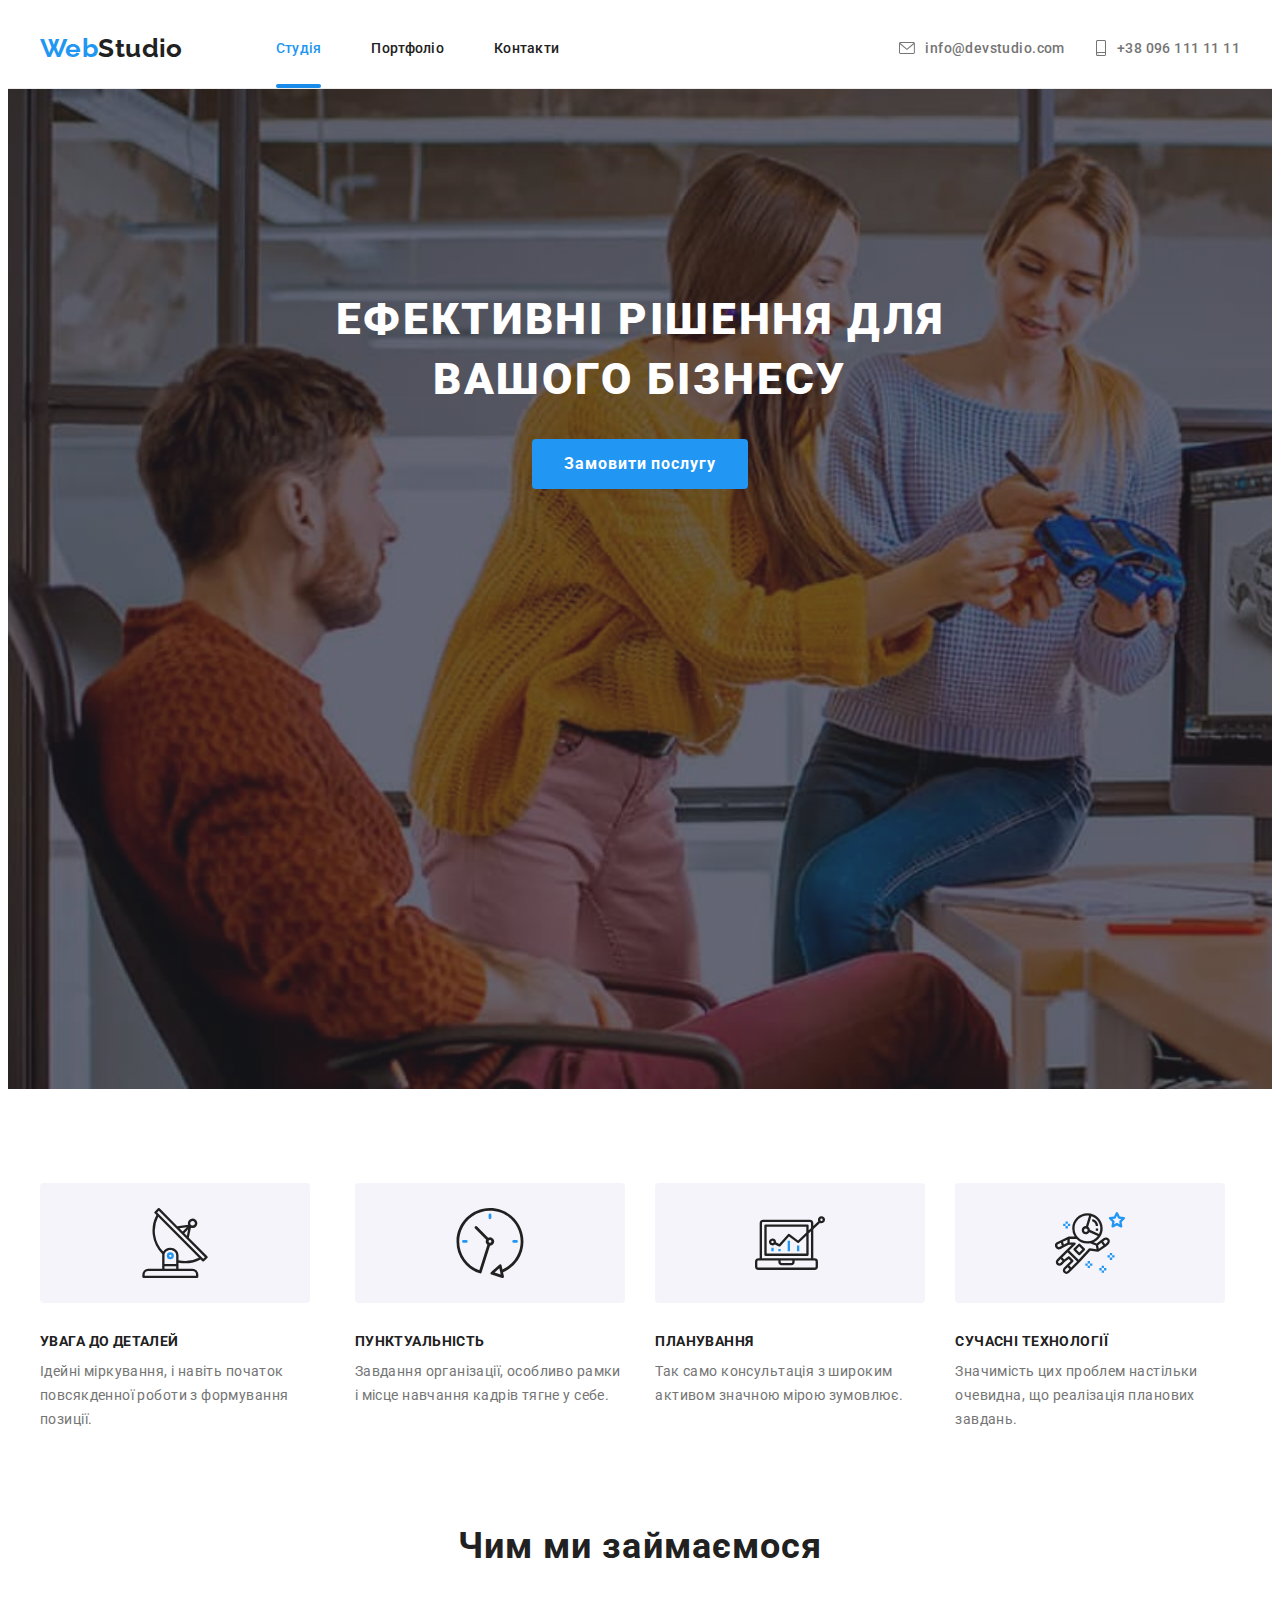
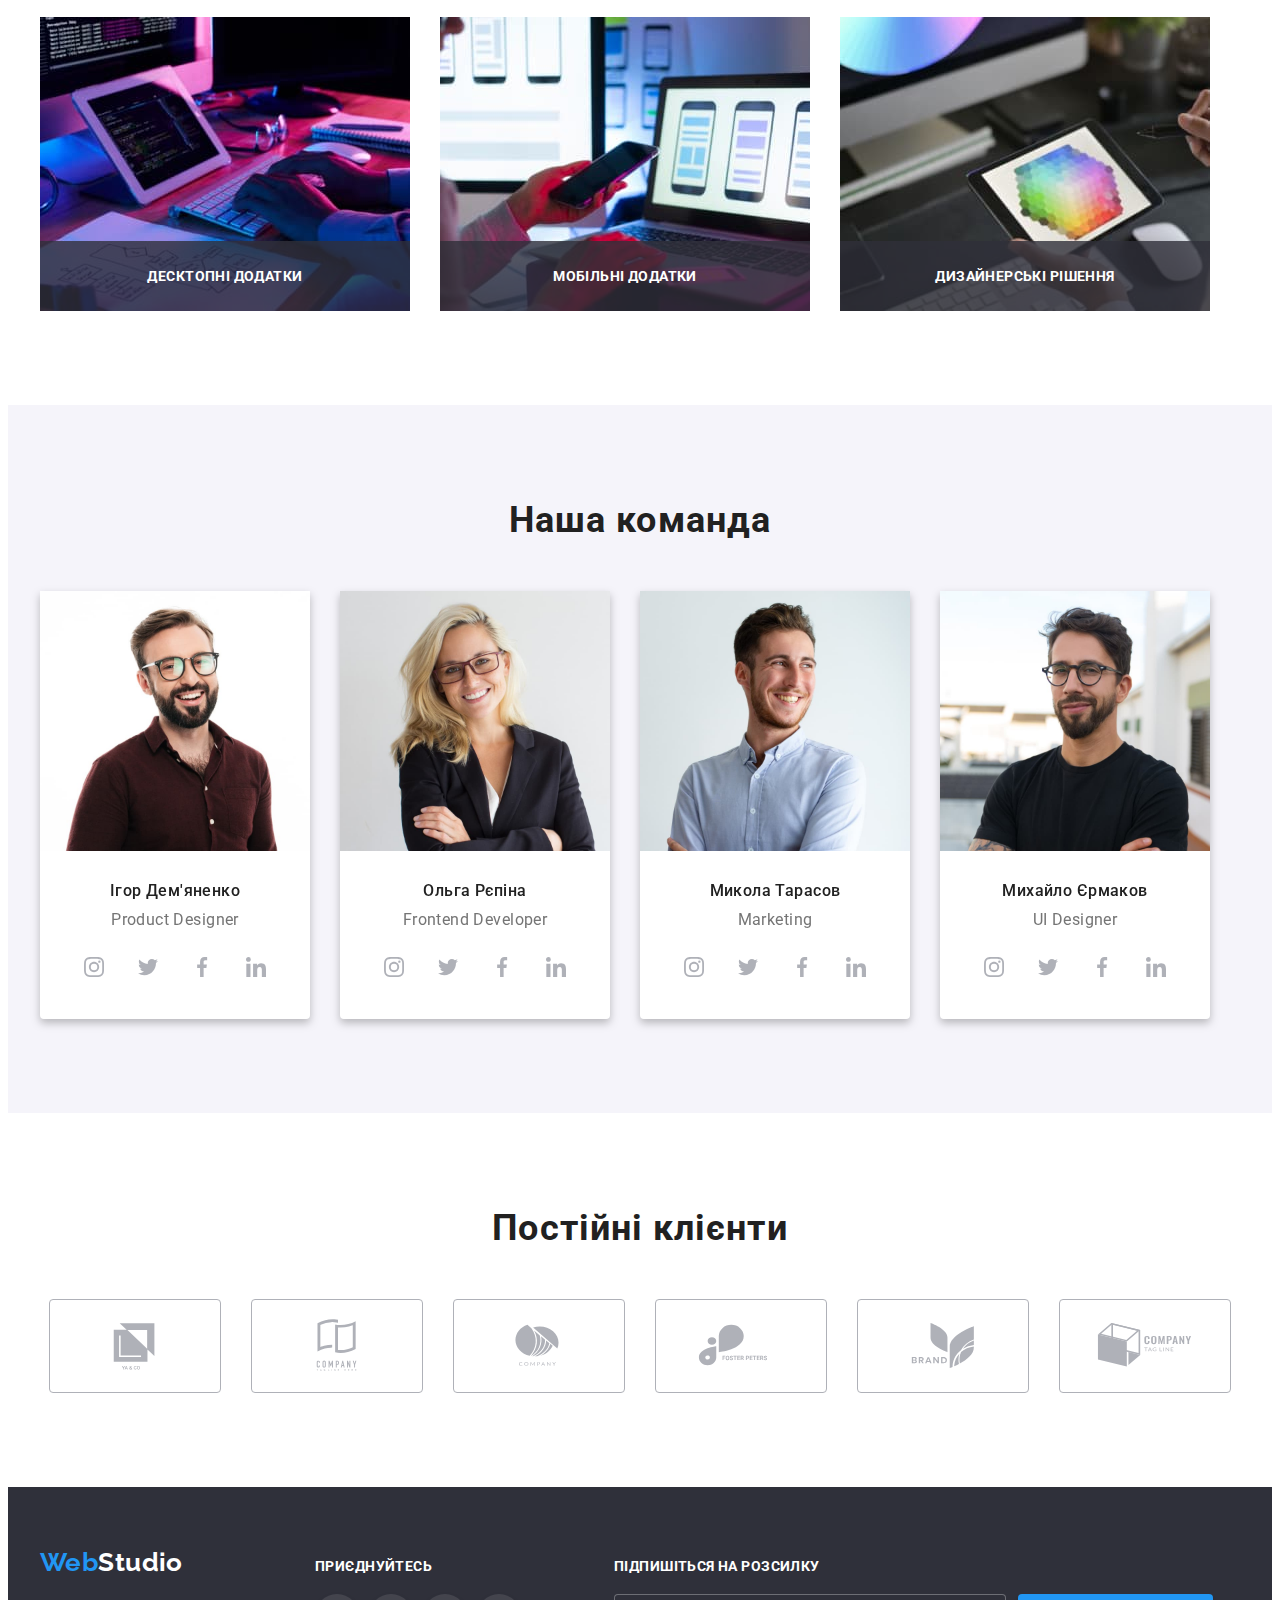
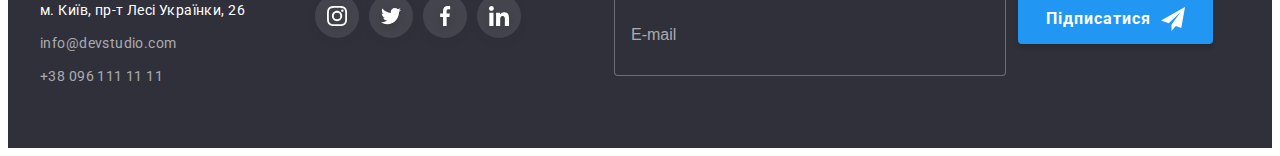
==== commit 7ae7e2e1: "Update input names" ====
--- a/index.html
+++ b/index.html
@@ -420,7 +420,7 @@
         <div class="subscribe">
           <p class="subscribe-title capitalize">Підпишіться на розсилку</p>
           <form class="subscribe-form">
-            <input class="subscribe-input" type="text" placeholder="E-mail" />
+            <input class="subscribe-input" name="subscribe-email" type="email" placeholder="E-mail" />
             <button class="btn-primary" type="submit">
               Підписатися
               <svg class="send-icon" width="24" height="24">
@@ -432,6 +432,7 @@
       </div>
     </footer>
 
+    <!-- Модалка -->
     <div class="backdrop is-hidden" data-modal>
       <div class="modal">
         <button class="modal-close-btn" type="button" data-modal-close>
@@ -444,8 +445,8 @@
           <p class="feedback-slogan">Залиште свої дані, ми вам передзвонимо</p>
 
           <div class="form-field">
-            <input type="text" class="form-input" name="name" id="name" />
-            <label for="name" class="form-label"> Ім'я </label>
+            <input type="text" class="form-input" name="feedback-name" id="feedback-name" />
+            <label for="feedback-name" class="form-label"> Ім'я </label>
 
             <svg class="feedback-form-icon" width="18" height="18">
               <use href="./images/sprite.svg#icon-person"></use>
@@ -453,8 +454,8 @@
           </div>
 
           <div class="form-field">
-            <input type="text" class="form-input" name="name" id="name" />
-            <label for="name" class="form-label"> Телефон </label>
+            <input type="text" class="form-input" name="feedback-tel" id="feedback-tel" />
+            <label for="feedback-tel" class="form-label"> Телефон </label>
 
             <svg class="feedback-form-icon" width="18" height="18">
               <use href="./images/sprite.svg#icon-phone"></use>
@@ -462,8 +463,8 @@
           </div>
 
           <div class="form-field">
-            <input type="text" class="form-input" name="name" id="name" />
-            <label for="name" class="form-label"> Пошта </label>
+            <input type="text" class="form-input" name="feedback-email" id="feedback-email" />
+            <label for="feedback-email" class="form-label"> Пошта </label>
 
             <svg class="feedback-form-icon" width="18" height="18">
               <use href="./images/sprite.svg#icon-email"></use>
--- a/css/styles.css
+++ b/css/styles.css
@@ -69,6 +69,15 @@
   overflow: hidden;
 }
 
+.unselectable {
+  -webkit-touch-callout: none;
+  -webkit-user-select: none;
+  -khtml-user-select: none;
+  -moz-user-select: none;
+  -ms-user-select: none;
+  user-select: none;
+}
+
 .list {
   margin: 0;
   padding-left: 0;
@@ -566,6 +575,9 @@
 .subscribe-form button {
   padding: 10px 28px;
   height: 50px;
+  display: flex;
+  justify-content: center;
+  align-items: center;
 
   box-shadow: 0px 4px 4px rgba(0, 0, 0, 0.15);
 }
@@ -577,15 +589,15 @@
 }
 
 .subscribe-input {
-padding: 15px 16px;
-
-font-size: 16px;
-line-height: calc(20 / 16);
-
-color: var(--main-bgd-color);
-background-color: var(--footer-bgd-color);
-border: 1px solid var(--footer-input-border-color);
-border-radius: 4px;
+  padding: 15px 16px;
+
+  font-size: 16px;
+  line-height: calc(20 / 16);
+
+  color: var(--main-bgd-color);
+  background-color: var(--footer-bgd-color);
+  border: 1px solid var(--footer-input-border-color);
+  border-radius: 4px;
 }
 
 .subscribe-input::placeholder {
@@ -594,13 +606,14 @@
 
 .send-icon {
   fill: var(--main-bgd-color);
+  margin-left: 10px;
 }
 
 .subscribe-title {
-margin-bottom: 20px;
-font-weight: 700;
-line-height: calc(16 / 14);
-color: var(--main-bgd-color);
+  margin-bottom: 20px;
+  font-weight: 700;
+  line-height: calc(16 / 14);
+  color: var(--main-bgd-color);
 }
 
 /* ---------Портфоліо---------- */
@@ -718,7 +731,8 @@
   border: solid 1px var(--card-border-color);
 }
 
-/* Стилі заголовків портфоліо */
+/* !Стилі заголовків портфоліо */
+
 .card-title {
   margin-bottom: 4px;
   font-size: 18px;
@@ -732,6 +746,8 @@
   line-height: calc(30 / 16);
 }
 
+/* !Стилі модалки */
+
 .backdrop {
   position: fixed;
   top: 0;
@@ -792,7 +808,7 @@
 
 .modal-close-btn:hover > .modal-close-icon,
 .modal-close-btn:focus > .modal-close-icon {
-fill: var(--primary-logo-color);
+  fill: var(--primary-logo-color);
 }
 
 .modal-close-icon {
@@ -827,14 +843,14 @@
   line-height: calc(23 / 20);
 }
 
-.form-field {
+.feedback-form > .form-field {
   position: relative;
 
   display: flex;
   flex-direction: column;
 }
 
-.form-field label {
+.feedback-form > .form-field label {
   position: absolute;
 
   width: 100%;
@@ -851,7 +867,7 @@
   color: var(--paragraph-color);
 }
 
-.form-field input {
+.feedback-form > .form-field input {
   width: 100%;
   margin-bottom: 10px;
   padding-top: 12px;
@@ -866,12 +882,12 @@
   transition: border-color var(--time-function);
 }
 
-.form-field input:focus,
-.comment-input:focus {
+.feedback-form > .form-field input:focus,
+.form-field > .comment-input:focus {
   border-color: var(--primary-logo-color);
 }
 
-.form-field:focus-within > .feedback-form-icon {
+.feedback-form > .form-field:focus-within > .feedback-form-icon {
   fill: var(--primary-logo-color);
 }
 
@@ -888,6 +904,7 @@
   position: absolute;
   top: 8px;
   left: 3px;
+
   fill: var(--main-bgd-color);
 }
 
@@ -953,12 +970,3 @@
 .checkbox-link {
   color: var(--primary-logo-color);
 }
-
-.unselectable {
-  -webkit-touch-callout: none; /* iOS Safari */
-  -webkit-user-select: none;   /* Chrome/Safari/Opera */
-  -khtml-user-select: none;    /* Konqueror */
-  -moz-user-select: none;      /* Firefox */
-  -ms-user-select: none;       /* Internet Explorer/Edge */
-  user-select: none;
-}           /* Non-prefixed version, currently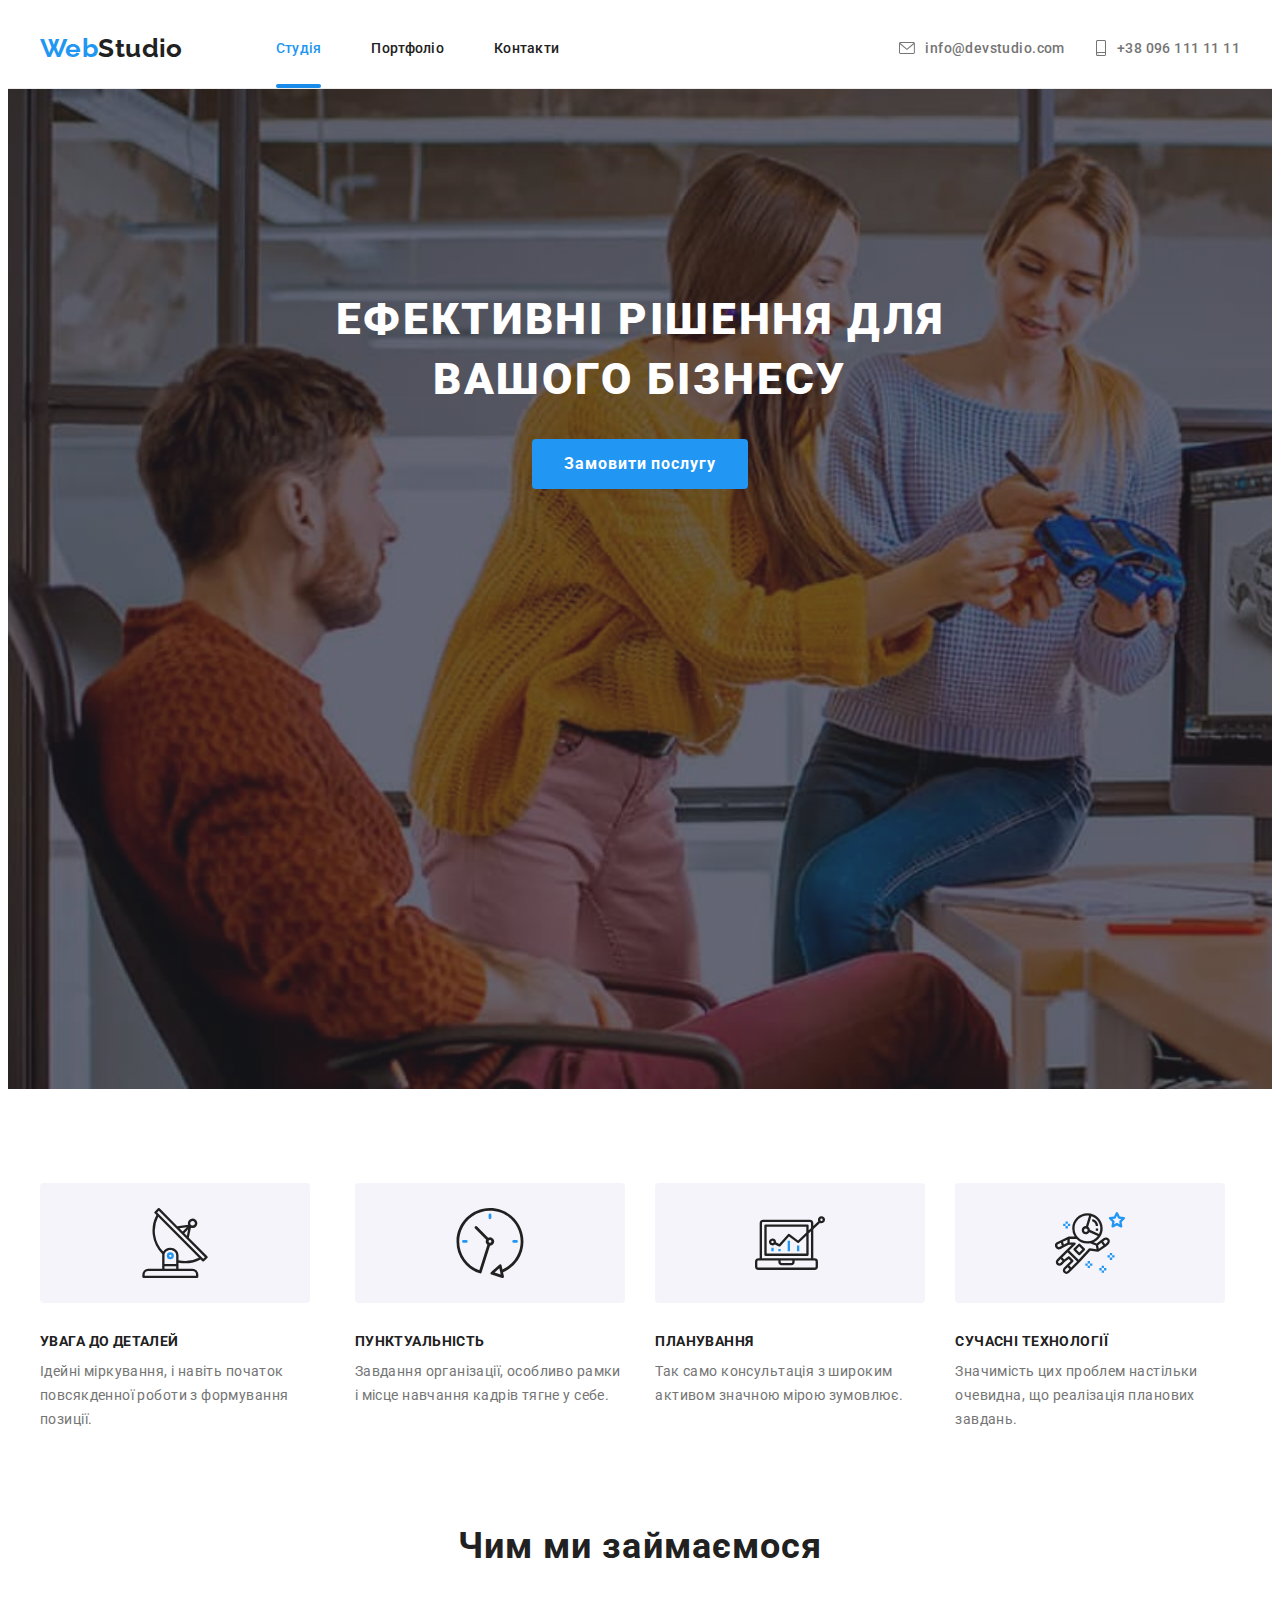
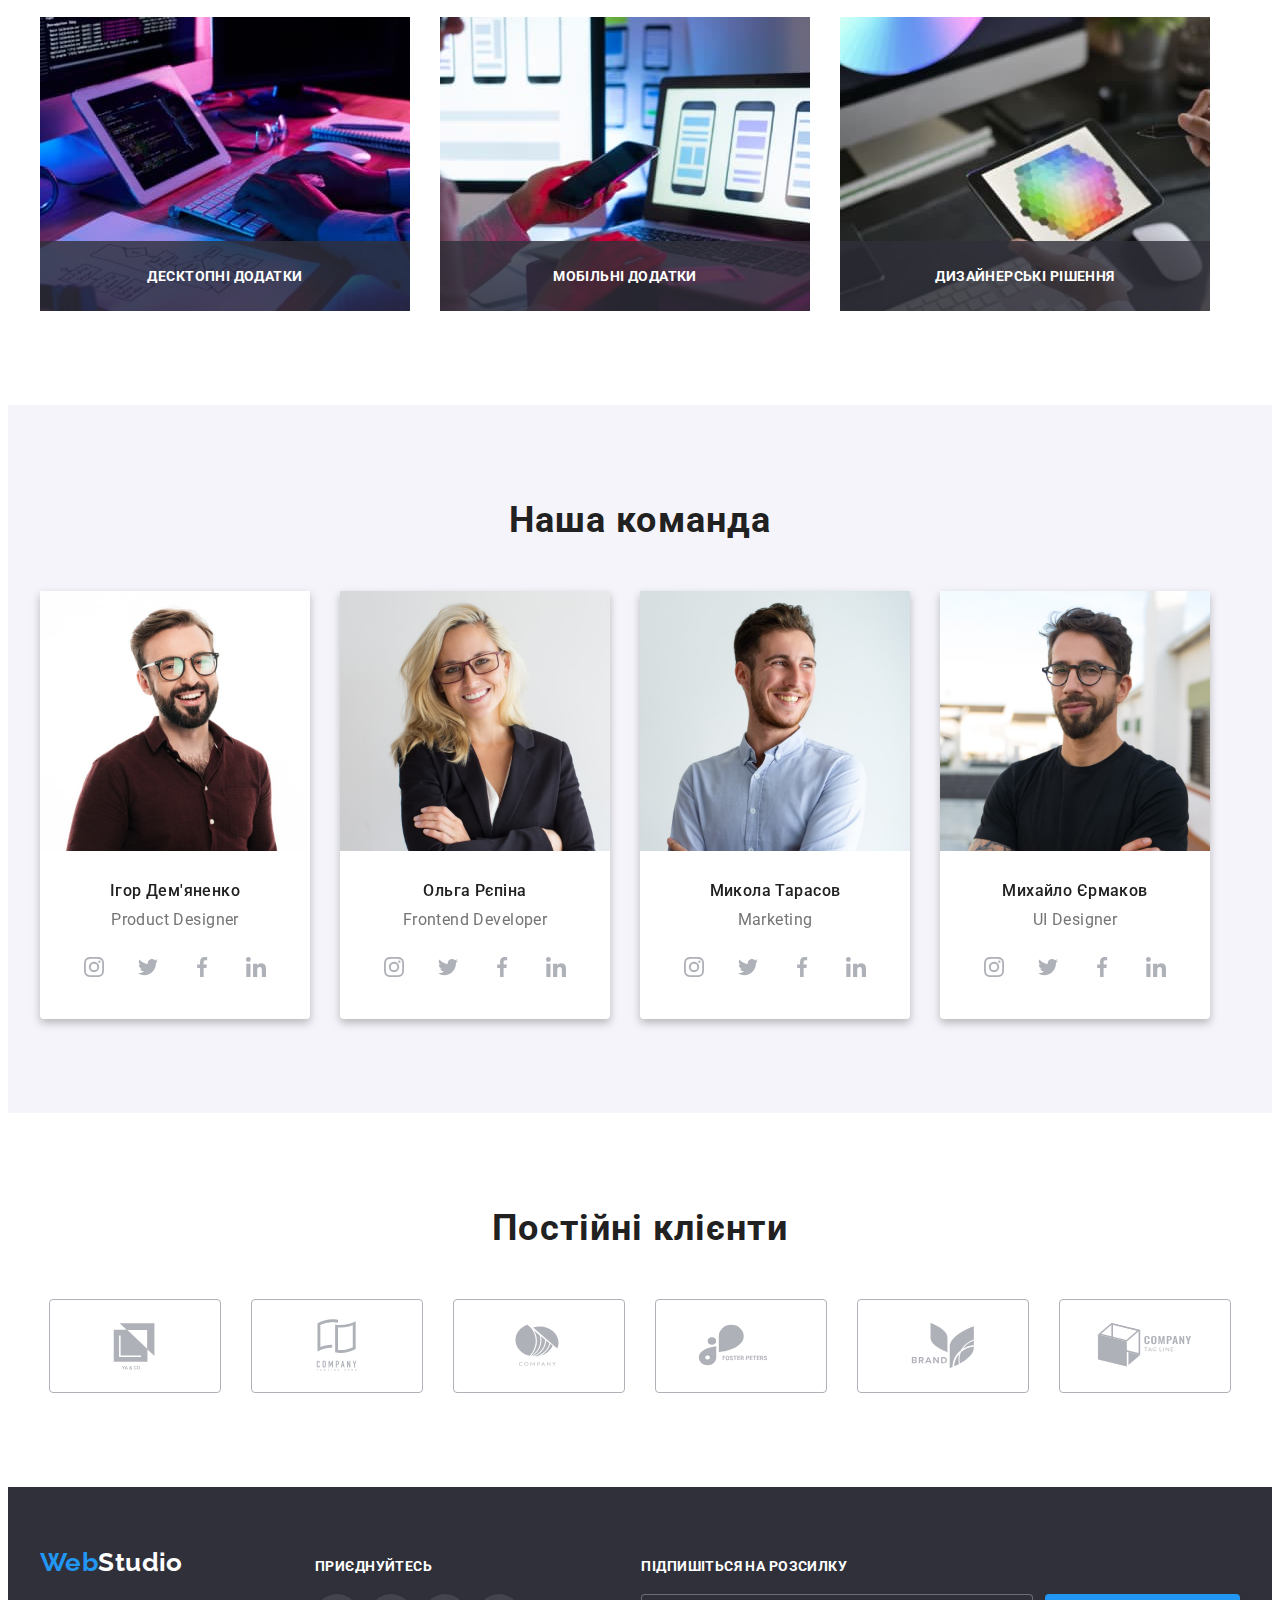
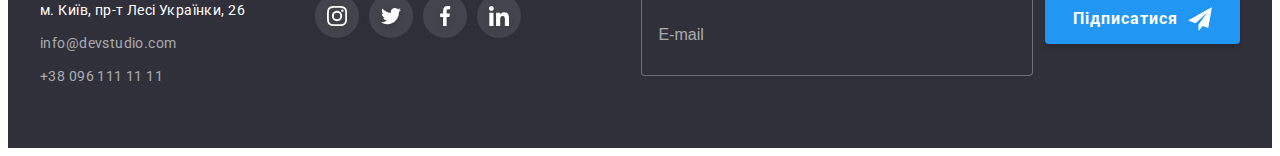
==== commit d0d26d78: "Fix modal and checkbox" ====
--- a/index.html
+++ b/index.html
@@ -420,7 +420,7 @@
         <div class="subscribe">
           <p class="subscribe-title capitalize">Підпишіться на розсилку</p>
           <form class="subscribe-form">
-            <input class="subscribe-input" name="subscribe-email" type="email" placeholder="E-mail" />
+            <input class="subscribe-input" name="subscribe-email" type="email" placeholder="E-mail" required />
             <button class="btn-primary" type="submit">
               Підписатися
               <svg class="send-icon" width="24" height="24">
@@ -445,8 +445,8 @@
           <p class="feedback-slogan">Залиште свої дані, ми вам передзвонимо</p>
 
           <div class="form-field">
-            <input type="text" class="form-input" name="feedback-name" id="feedback-name" />
             <label for="feedback-name" class="form-label"> Ім'я </label>
+            <input type="text" class="form-input" name="feedback-name" id="feedback-name" required />
 
             <svg class="feedback-form-icon" width="18" height="18">
               <use href="./images/sprite.svg#icon-person"></use>
@@ -454,8 +454,8 @@
           </div>
 
           <div class="form-field">
-            <input type="text" class="form-input" name="feedback-tel" id="feedback-tel" />
             <label for="feedback-tel" class="form-label"> Телефон </label>
+            <input type="tel" class="form-input" name="feedback-tel" id="feedback-tel" required />
 
             <svg class="feedback-form-icon" width="18" height="18">
               <use href="./images/sprite.svg#icon-phone"></use>
@@ -463,31 +463,29 @@
           </div>
 
           <div class="form-field">
-            <input type="text" class="form-input" name="feedback-email" id="feedback-email" />
             <label for="feedback-email" class="form-label"> Пошта </label>
+            <input type="text" class="form-input" name="feedback-email" id="feedback-email" required />
 
             <svg class="feedback-form-icon" width="18" height="18">
               <use href="./images/sprite.svg#icon-email"></use>
             </svg>
           </div>
 
-          <div class="form-field">
+          <div class="form-field comment">
             <label for="comment" class="form-label">Коментарій</label>
             <textarea class="comment-input" name="comment" id="comment" rows="5" placeholder="Введіть текст"></textarea>
           </div>
 
-          <div class="checkbox">
-            <input class="submit-checkbox" type="checkbox" name="checkbox" id="checkbox" />
-            <label class="checkbox-label unselectable" for="checkbox"
-              >Погоджуюся з розсилкою та приймаю <a class="checkbox-link" href="#">Умови договору</a></label
-            >
-
-            <svg class="checkbox-icon" width="16" height="15">
-              <use href="./images/sprite.svg#icon-checkbox"></use>
-            </svg>
-            <svg class="checkmark-icon" width="11" height="8">
-              <use href="./images/sprite.svg#icon-check-mark"></use>
-            </svg>
+          <div class="check-container">
+            <label class="check option unselectable">
+              <input class="check__input" type="checkbox" checked required />
+              <span class="check__box">
+                <svg class="checkmark-icon" width="11" height="8">
+                  <use href="./images/sprite.svg#icon-check-mark"></use>
+                </svg>
+              </span>
+              Погоджуюся з розсилкою та приймаю<a class="checkbox-link" href="#">Умови договору</a>
+            </label>
           </div>
 
           <button class="btn-primary" type="submit">Відправити</button>
--- a/css/styles.css
+++ b/css/styles.css
@@ -527,7 +527,7 @@
 }
 
 .join-us {
-  margin-right: 93px;
+  margin-right: auto;
 }
 
 .join-us-title {
@@ -775,11 +775,13 @@
   left: 50%;
   transform: translate(-50%, -50%);
 
-  min-width: 528px;
-  min-height: 581px;
+  width: 528px;
+  height: 581px;
+  padding: 40px;
   border-radius: 4px;
 
   background-color: var(--main-bgd-color);
+  box-shadow: 0px 1px 3px rgba(0, 0, 0, 0.12), 0px 1px 1px rgba(0, 0, 0, 0.14), 0px 2px 1px rgba(0, 0, 0, 0.2);
 }
 
 .modal-close-btn {
@@ -817,16 +819,11 @@
   transition: fill var(--time-function);
 }
 
-.feedback-form {
-  padding: 40px 0;
-  width: 448px;
-  padding-top: 40px;
-  margin: 0 auto;
-}
-
 .feedback-form button {
   padding: 10px 52px;
   box-shadow: 0px 4px 4px rgba(0, 0, 0, 0.15);
+
+  transition: box-shadow var(--time-function);
 }
 
 .feedback-form button:hover,
@@ -836,7 +833,7 @@
 
 .feedback-slogan {
   text-align: center;
-  margin-bottom: 30px;
+  margin-bottom: 12px;
 
   font-weight: 700;
   font-size: 20px;
@@ -845,21 +842,14 @@
 
 .feedback-form > .form-field {
   position: relative;
-
-  display: flex;
-  flex-direction: column;
+  margin-bottom: 10px;
+}
+
+.form-field.comment {
+  margin-bottom: 20px;
 }
 
 .feedback-form > .form-field label {
-  position: absolute;
-
-  width: 100%;
-
-  top: -4px;
-  left: 0;
-
-  transform: translateY(-100%);
-
   font-size: 12px;
   line-height: calc(14 / 12);
   letter-spacing: 0.01em;
@@ -868,8 +858,10 @@
 }
 
 .feedback-form > .form-field input {
+  display: block;
   width: 100%;
-  margin-bottom: 10px;
+  height: 40px;
+  margin-top: 4px;
   padding-top: 12px;
   padding-bottom: 12px;
   padding-left: 42px;
@@ -893,31 +885,19 @@
 
 .feedback-form-icon {
   position: absolute;
-  top: 11px;
+  top: 50%;
   left: 12px;
-  margin-right: 12px;
 
   transition: fill var(--time-function);
 }
 
-.checkmark-icon {
-  position: absolute;
-  top: 8px;
-  left: 3px;
-
-  fill: var(--main-bgd-color);
-}
-
-.checkbox-icon {
-  position: absolute;
-  top: 4px;
-  left: 0;
-
-  transition: background-color var(--time-function), fill var(--time-function), border var(--time-function);
-}
-
 .comment-input {
+  display: block;
+  width: 100%;
+  height: 120px;
+  margin-top: 4px;
   padding: 12px 16px;
+
   border-radius: 4px;
   border: 1px solid var(--input-border-color);
   outline: none;
@@ -932,16 +912,24 @@
   color: var(--placeholder-color);
 }
 
-.form-field {
-  margin-bottom: 20px;
-}
-
-.checkbox {
+.check-container {
+  display: flex;
+  justify-content: center;
+  align-items: center;
+
+  margin-bottom: 30px;
+}
+
+.check {
+  display: flex;
+  align-items: center;
   position: relative;
-  margin-bottom: 30px;
-}
-
-.submit-checkbox {
+  padding-left: 15px;
+  color: var(--paragraph-color);
+  line-height: calc(24 / 14);
+}
+
+.check__input {
   position: absolute;
   width: 1px;
   height: 1px;
@@ -954,19 +942,35 @@
   overflow: hidden;
 }
 
-.submit-checkbox:checked ~ .checkbox-icon {
+.check__box {
+  position: absolute;
+  left: 7px;
+  margin-top: 0.2em;
+  margin-left: -1em;
+  width: 16px;
+  height: 15px;
+  overflow: hidden;
+  border-radius: 2px;
+  background-color: white;
+  background-repeat: no-repeat;
+  background-position: 50% 50%;
+  box-shadow: 0 0 0 0.1em var(--main-font-color);
+}
+
+.checkmark-icon {
+  position: absolute;
+  top: 4px;
+  left: 3px;
+
+  fill: var(--main-bgd-color);
+}
+
+.check__input:checked ~ .check__box {
   background-color: var(--primary-logo-color);
-  fill: var(--primary-logo-color);
-  border: 1px solid var(--primary-logo-color);
-  border-radius: 2px;
-}
-
-.checkbox-label {
-  padding-left: 20px;
-  color: var(--paragraph-color);
-  line-height: calc(24 / 14);
+  box-shadow: 0 0 0 0.1em var(--primary-logo-color);
 }
 
 .checkbox-link {
   color: var(--primary-logo-color);
-}
+  margin-left: 1px;
+}
